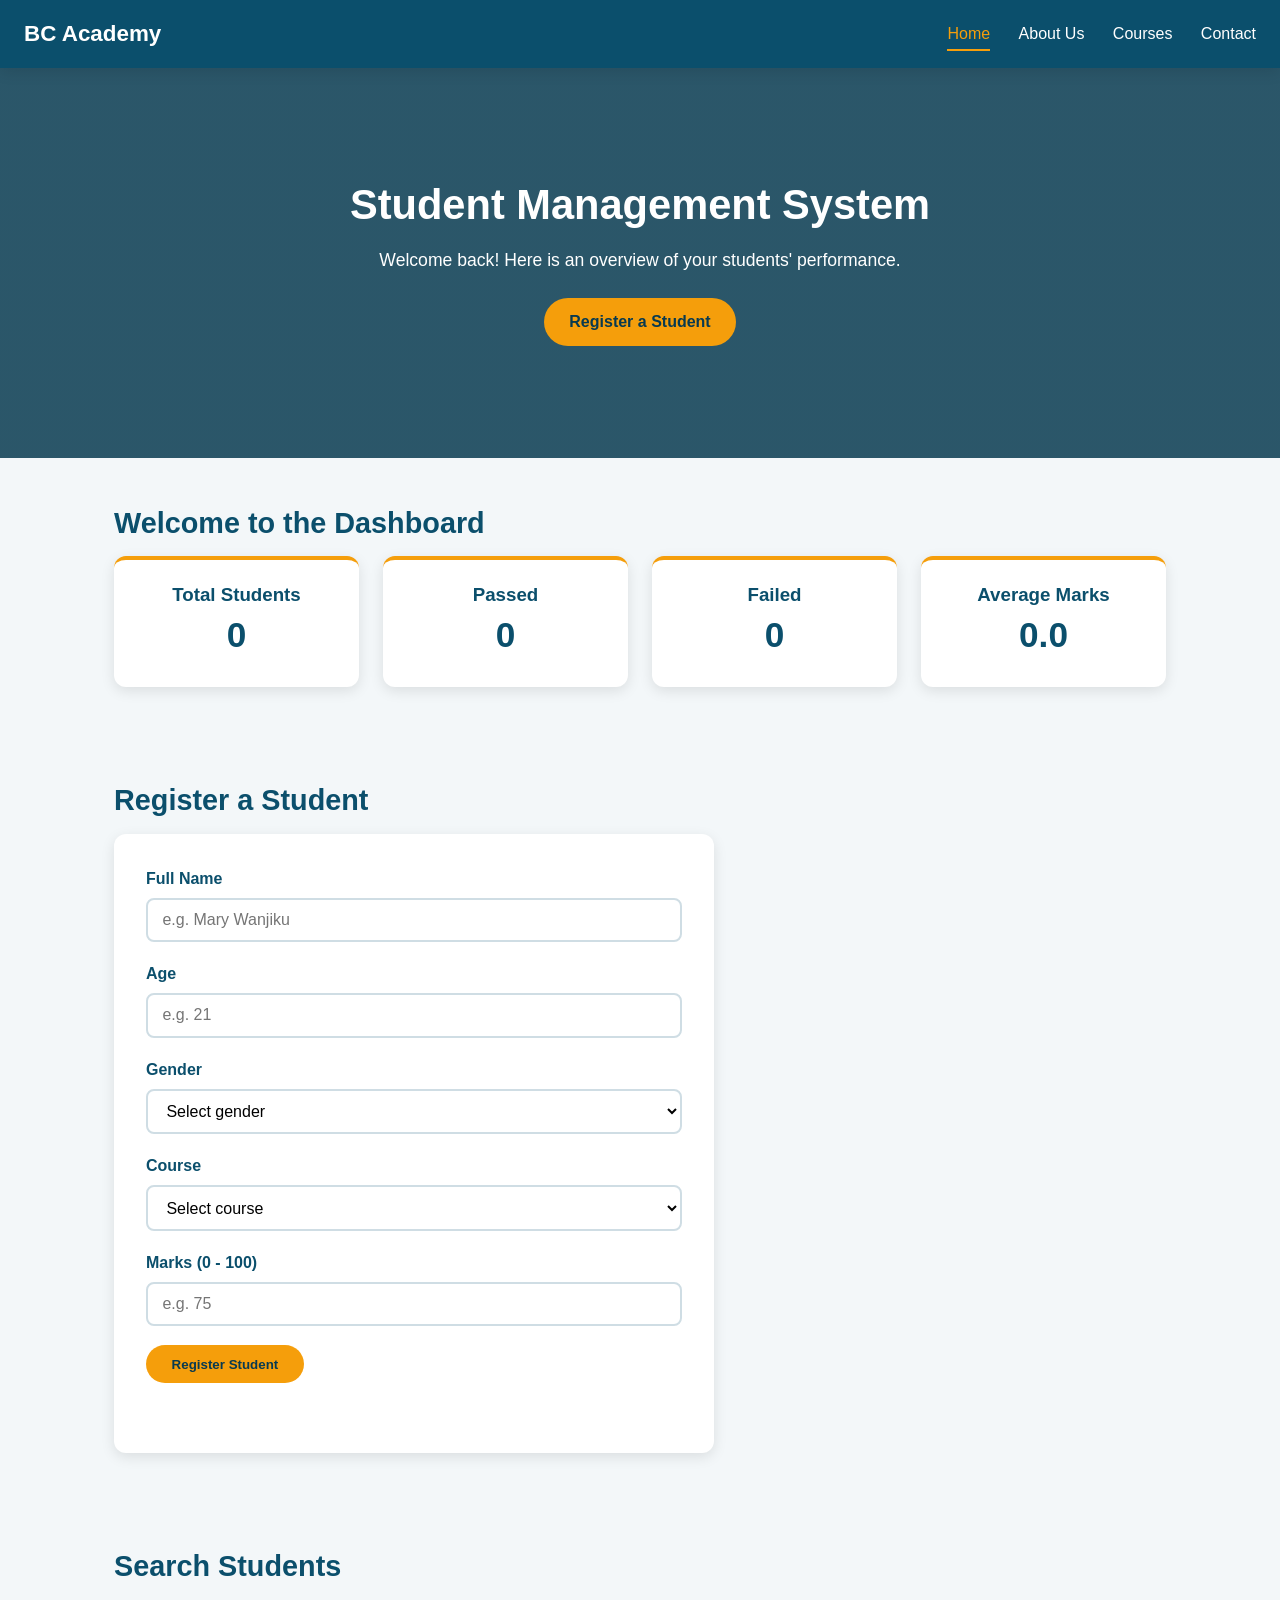
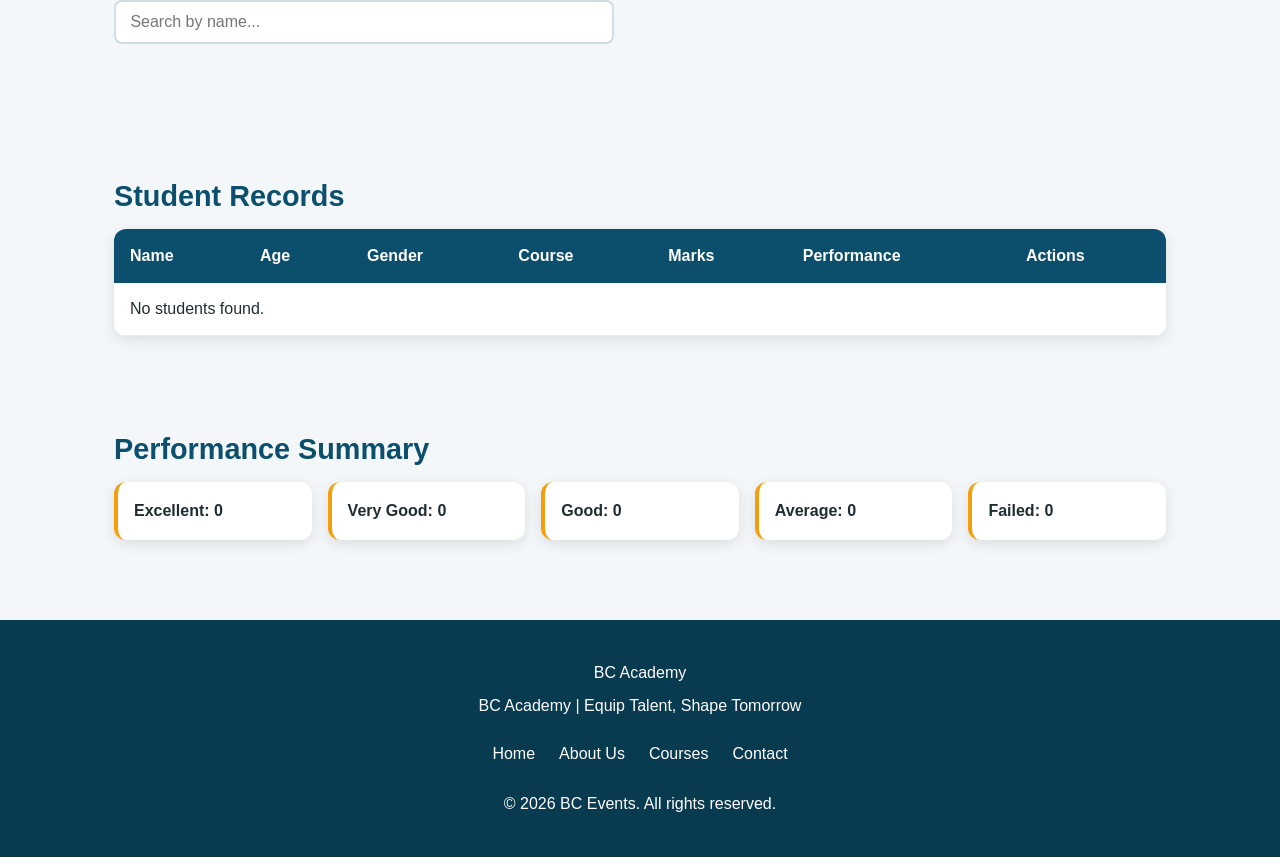
==== index.html @ 56899707 "initial commit" ====
<!DOCTYPE html>
<html lang="en">
<head>
  <meta charset="UTF-8">
  <meta name="viewport" content="width=device-width, initial-scale=1.0">
  <title>BC Academy | Home</title>
  <link rel="stylesheet" href="style.css">
</head>
<body>
  <header>
    <a href="index.html" class="logo">BC Academy</a>
    <button id="menu-toggle">☰</button>
    <nav id="nav-menu">
      <a href="index.html" class="active">Home</a>
      <a href="about.html">About Us</a>
      <a href="courses.html">Courses</a>
      <a href="contact.html">Contact</a>
    </nav>
  </header>

  <main>
    <!-- your sections go here -->

  <!-- HERO -->
  <section class="hero">
    <h1>Student Management System</h1>
    <p>Welcome back! Here is an overview of your students' performance.</p>
    <a href="#registration" class="btn">Register a Student</a>
  </section>

  <!-- DASHBOARD -->
  <section class="dashboard" id="dashboard">
    <h2>Welcome to the Dashboard</h2>
    <div class="stats-grid">
      <div class="stat-card">
        <h3>Total Students</h3>
        <p id="stat-total">0</p>
      </div>
      <div class="stat-card">
        <h3>Passed</h3>
        <p id="stat-passed">0</p>
      </div>
      <div class="stat-card">
        <h3>Failed</h3>
        <p id="stat-failed">0</p>
      </div>
      <div class="stat-card">
        <h3>Average Marks</h3>
        <p id="stat-average">0</p>
      </div>
    </div>
  </section>

  <!-- REGISTRATION FORM -->
  <section class="registration" id="registration">
    <h2>Register a Student</h2>
    <form id="student-form" novalidate>
      <div class="form-group">
        <label for="student-name">Full Name</label>
        <input type="text" id="student-name" placeholder="e.g. Mary Wanjiku">
      </div>

      <div class="form-group">
        <label for="student-age">Age</label>
        <input type="text" id="student-age" placeholder="e.g. 21">
      </div>

      <div class="form-group">
        <label for="student-gender">Gender</label>
        <select id="student-gender">
          <option value="">Select gender</option>
          <option value="Female">Female</option>
          <option value="Male">Male</option>
        </select>
      </div>

      <div class="form-group">
        <label for="student-course">Course</label>
        <select id="student-course">
          <option value="">Select course</option>
          <option value="Software Development">Software Development</option>
          <option value="Web Design">Web Design</option>
          <option value="Data Analysis">Data Analysis</option>
          <option value="Cyber Security">Cyber Security</option>
          <option value="Networking">Networking</option>
          <option value="Graphic Design">Graphic Design</option>
          <option value="Digital Marketing">Digital Marketing</option>
          <option value="Computer Packages">Computer Packages</option>
        </select>
      </div>

      <div class="form-group">
        <label for="student-marks">Marks (0 - 100)</label>
        <input type="text" id="student-marks" placeholder="e.g. 75">
      </div>

      <button type="submit" class="btn">Register Student</button>
      <p id="form-message" class="message"></p>
    </form>
  </section>

  <!-- SEARCH -->
  <section class="search" id="search">
    <h2>Search Students</h2>
    <input type="text" id="search-input" placeholder="Search by name...">
    <p id="search-message" class="message"></p>
  </section>

  <!-- STUDENT RECORDS -->
  <section class="records" id="records">
    <h2>Student Records</h2>
    <div class="table-wrapper">
      <table>
        <thead>
          <tr>
            <th>Name</th>
            <th>Age</th>
            <th>Gender</th>
            <th>Course</th>
            <th>Marks</th>
            <th>Performance</th>
            <th>Actions</th>
          </tr>
        </thead>
        <tbody id="records-body">
          <!-- JavaScript will fill these rows -->
        </tbody>
      </table>
    </div>
  </section>

  <!-- PERFORMANCE SUMMARY -->
  <section class="summary" id="summary">
    <h2>Performance Summary</h2>
    <ul id="summary-list">
      <li>Excellent: <span id="count-excellent">0</span></li>
      <li>Very Good: <span id="count-verygood">0</span></li>
      <li>Good: <span id="count-good">0</span></li>
      <li>Average: <span id="count-average">0</span></li>
      <li>Failed: <span id="count-failed">0</span></li>
    </ul>
  </section>

</main>

  <footer>
    <p>BC Academy</p>
    <!-- quick links + copyright -->
    
  <p>BC Academy | Equip Talent, Shape Tomorrow</p>
  <nav class="footer-links">
    <a href="index.html">Home</a>
    <a href="about.html">About Us</a>
    <a href="courses.html">Courses</a>
    <a href="contact.html">Contact</a>
  </nav>
  <p>&copy; 2026 BC Events. All rights reserved.</p>
</footer>


  <script src="script.js"></script>
</body>
</html>
---- style.css ----
:root {
  --primary: #0b4f6c;
  --primary-dark: #083a50;
  --accent: #f59e0b;
  --accent-dark: #d98200;
  --bg: #f3f7f9;
  --text: #1f2d33;
  --white: #ffffff;
  --success: #1e8e3e;
  --error: #d93025;
  --radius: 12px;
  --shadow: 0 4px 14px rgba(0, 0, 0, 0.1);
  --transition: 0.3s ease;
}

/* ---------- Base ---------- */
* { margin: 0; padding: 0; box-sizing: border-box; }

html { scroll-behavior: smooth; }

body {
  font-family: "Segoe UI", Arial, sans-serif;
  background: var(--bg);
  color: var(--text);
  line-height: 1.6;
}

h1, h2, h3 { color: var(--primary); line-height: 1.2; }
h2 { margin-bottom: 1rem; font-size: 1.8rem; }

section { padding: 3rem 1.5rem; max-width: 1100px; margin: 0 auto; }

/* ---------- Header & navigation ---------- */
header {
  background: var(--primary);
  display: flex;
  justify-content: space-between;
  align-items: center;
  padding: 1rem 1.5rem;
  position: sticky;
  top: 0;
  z-index: 100;
  box-shadow: var(--shadow);
}

.logo { color: var(--white); font-size: 1.4rem; font-weight: 700; text-decoration: none; }

nav a {
  color: var(--white);
  text-decoration: none;
  margin-left: 1.5rem;
  padding: 0.4rem 0;
  border-bottom: 2px solid transparent;
  transition: var(--transition);
}

nav a:hover,
nav a.active { color: var(--accent); border-bottom-color: var(--accent); }

#menu-toggle {
  display: none;
  background: none;
  border: none;
  color: var(--white);
  font-size: 1.8rem;
  cursor: pointer;
}

/* ---------- Buttons ---------- */
.btn {
  display: inline-block;
  background: var(--accent);
  color: var(--primary-dark);
  padding: 0.7rem 1.6rem;
  border: none;
  border-radius: 50px;
  font-weight: 600;
  text-decoration: none;
  cursor: pointer;
  transition: var(--transition);
}

.btn:hover { background: var(--accent-dark); transform: translateY(-2px); }

/* ---------- Hero & page banners (with background image) ---------- */
.hero,
.page-banner {
  max-width: none;
  text-align: center;
  color: var(--white);
  background:
    linear-gradient(rgba(8, 58, 80, 0.85), rgba(8, 58, 80, 0.85)),
    url("../images/hero.jpg") center / cover no-repeat;
}

.hero { padding: 7rem 1.5rem; }
.page-banner { padding: 4rem 1.5rem; }

.hero h1,
.page-banner h1 { color: var(--white); font-size: 2.6rem; margin-bottom: 1rem; }

.hero p,
.page-banner p { max-width: 600px; margin: 0 auto 1.5rem; font-size: 1.1rem; }

/* ---------- Cards & stats ---------- */
.card {
  background: var(--white);
  padding: 1.5rem;
  border-radius: var(--radius);
  box-shadow: var(--shadow);
  transition: var(--transition);
}

.card:hover { transform: translateY(-5px); }

.stats-grid {
  display: grid;
  grid-template-columns: repeat(4, 1fr);
  gap: 1.5rem;
}

.stat-card {
  background: var(--white);
  padding: 1.5rem;
  border-radius: var(--radius);
  box-shadow: var(--shadow);
  text-align: center;
  border-top: 4px solid var(--accent);
}

.stat-card p { font-size: 2.2rem; font-weight: 700; color: var(--primary); }

/* ---------- Mobile (under 768px) ---------- */
@media (max-width: 768px) {
  #menu-toggle { display: block; }

  nav#nav-menu {
    display: none;
    position: absolute;
    top: 100%;
    left: 0;
    width: 100%;
    background: var(--primary-dark);
    flex-direction: column;
    padding: 1rem 1.5rem;
  }

  nav#nav-menu.open { display: flex; }
  nav#nav-menu a { margin: 0; padding: 0.8rem 0; }

  .stats-grid { grid-template-columns: repeat(2, 1fr); }
  .hero { padding: 4rem 1.5rem; }
  .hero h1 { font-size: 2rem; }
}
/* ---------- Forms ---------- */
.form-group { margin-bottom: 1.2rem; }

.form-group label {
  display: block;
  margin-bottom: 0.4rem;
  font-weight: 600;
  color: var(--primary);
}

.form-group input,
.form-group select,
.form-group textarea,
.search input {
  width: 100%;
  padding: 0.7rem 0.9rem;
  border: 2px solid #cfdde4;
  border-radius: 8px;
  font-size: 1rem;
  font-family: inherit;
  background: var(--white);
  transition: var(--transition);
}

.form-group input:focus,
.form-group select:focus,
.form-group textarea:focus,
.search input:focus {
  outline: none;
  border-color: var(--accent);
  box-shadow: 0 0 0 3px rgba(245, 158, 11, 0.25);
}

#student-form,
.contact-form-box form {
  max-width: 600px;
}

.registration form {
  background: var(--white);
  padding: 2rem;
  border-radius: var(--radius);
  box-shadow: var(--shadow);
}

/* ---------- Feedback messages ---------- */
.message { margin-top: 1rem; font-weight: 600; min-height: 1.4rem; }
.message.error { color: var(--error); }
.message.success { color: var(--success); }

/* ---------- Search ---------- */
.search input { max-width: 500px; }

/* ---------- Records table ---------- */
.records-summary { margin-bottom: 1rem; font-weight: 600; color: var(--primary); }

.table-wrapper {
  overflow-x: auto;
  background: var(--white);
  border-radius: var(--radius);
  box-shadow: var(--shadow);
}

table { width: 100%; border-collapse: collapse; min-width: 700px; }

th {
  background: var(--primary);
  color: var(--white);
  text-align: left;
  padding: 0.9rem 1rem;
}

td { padding: 0.8rem 1rem; border-bottom: 1px solid #e3ecf0; }

tbody tr { transition: var(--transition); }
tbody tr:hover { background: #eaf3f7; }

/* ---------- Performance badges ---------- */
.excellent, .very-good, .good, .average, .failed {
  display: inline-block;
  padding: 0.25rem 0.8rem;
  border-radius: 50px;
  font-size: 0.85rem;
  font-weight: 600;
  color: var(--white);
}

.excellent { background: #1e8e3e; }
.very-good { background: #3b82f6; }
.good      { background: #0d9488; }
.average   { background: #f59e0b; color: var(--primary-dark); }
.failed    { background: var(--error); }

/* ---------- Table action buttons (created by JavaScript) ---------- */
.marks-input {
  width: 70px;
  padding: 0.35rem;
  border: 2px solid #cfdde4;
  border-radius: 6px;
}

.btn-update, .btn-delete {
  padding: 0.35rem 0.8rem;
  border: none;
  border-radius: 6px;
  color: var(--white);
  cursor: pointer;
  transition: var(--transition);
}

.btn-update { background: var(--primary); }
.btn-delete { background: var(--error); }
.btn-update:hover, .btn-delete:hover { opacity: 0.85; transform: translateY(-2px); }

/* ---------- Performance summary ---------- */
#summary-list {
  list-style: none;
  display: grid;
  grid-template-columns: repeat(auto-fit, minmax(160px, 1fr));
  gap: 1rem;
}

#summary-list li {
  background: var(--white);
  padding: 1rem;
  border-radius: var(--radius);
  box-shadow: var(--shadow);
  border-left: 4px solid var(--accent);
  font-weight: 600;
}

/* ---------- Grids ---------- */
.cards-grid,
.courses-grid {
  display: grid;
  grid-template-columns: repeat(3, 1fr);
  gap: 1.5rem;
}

.mission-vision {
  display: grid;
  grid-template-columns: repeat(2, 1fr);
  gap: 1.5rem;
}

/* ---------- About page ---------- */
.value-card, .fact-card, .team-card { text-align: center; }
.value-card .icon { font-size: 2.5rem; display: block; margin-bottom: 0.5rem; }
.fact-card h3 { font-size: 2.2rem; color: var(--accent-dark); }

.avatar {
  width: 80px;
  height: 80px;
  border-radius: 50%;
  background: var(--primary);
  color: var(--white);
  font-size: 1.6rem;
  font-weight: 700;
  display: flex;
  align-items: center;
  justify-content: center;
  margin: 0 auto 1rem;
}

.role { color: var(--accent-dark); font-weight: 600; margin-bottom: 0.5rem; }

/* ---------- Courses page ---------- */
.course-card { display: flex; flex-direction: column; border-top: 4px solid var(--accent); }
.course-card p { margin: 0.6rem 0; }
.course-details { list-style: none; margin-bottom: 1.2rem; flex-grow: 1; }
.course-details li { padding: 0.2rem 0; }
.course-card .btn { align-self: flex-start; }

/* ---------- Contact page ---------- */
.contact-layout {
  display: grid;
  grid-template-columns: 2fr 1fr;
  gap: 1.5rem;
}

.contact-info p { margin-bottom: 0.7rem; }
.contact-info h3 { margin: 1.2rem 0 0.6rem; }

.social-links { display: flex; flex-wrap: wrap; gap: 0.8rem; }
.social-links a { color: var(--primary); font-weight: 600; text-decoration: none; transition: var(--transition); }
.social-links a:hover { color: var(--accent-dark); }

.map-placeholder {
  height: 300px;
  border-radius: var(--radius);
  background: repeating-linear-gradient(45deg, #dbe9ef, #dbe9ef 12px, #cfe0e8 12px, #cfe0e8 24px);
  display: flex;
  align-items: center;
  justify-content: center;
  color: var(--primary);
  font-weight: 700;
  box-shadow: var(--shadow);
}

/* ---------- Footer ---------- */
footer {
  background: var(--primary-dark);
  color: var(--white);
  text-align: center;
  padding: 2rem 1.5rem;
  margin-top: 2rem;
}

footer p { margin: 0.5rem 0; }
.footer-name { font-weight: 700; font-size: 1.1rem; }

.footer-links { display: flex; justify-content: center; flex-wrap: wrap; gap: 1.5rem; margin: 1rem 0; }
.footer-links a { color: var(--white); text-decoration: none; margin: 0; transition: var(--transition); }
.footer-links a:hover { color: var(--accent); }

/* ---------- Responsive: tablet ---------- */
@media (max-width: 992px) {
  .cards-grid,
  .courses-grid { grid-template-columns: repeat(2, 1fr); }
}

/* ---------- Responsive: phone ---------- */
@media (max-width: 768px) {
  .contact-layout,
  .mission-vision { grid-template-columns: 1fr; }
  .registration form { padding: 1.2rem; }
}

@media (max-width: 600px) {
  .cards-grid,
  .courses-grid { grid-template-columns: 1fr; }
  .stats-grid { grid-template-columns: 1fr; }
  section { padding: 2rem 1rem; }
}
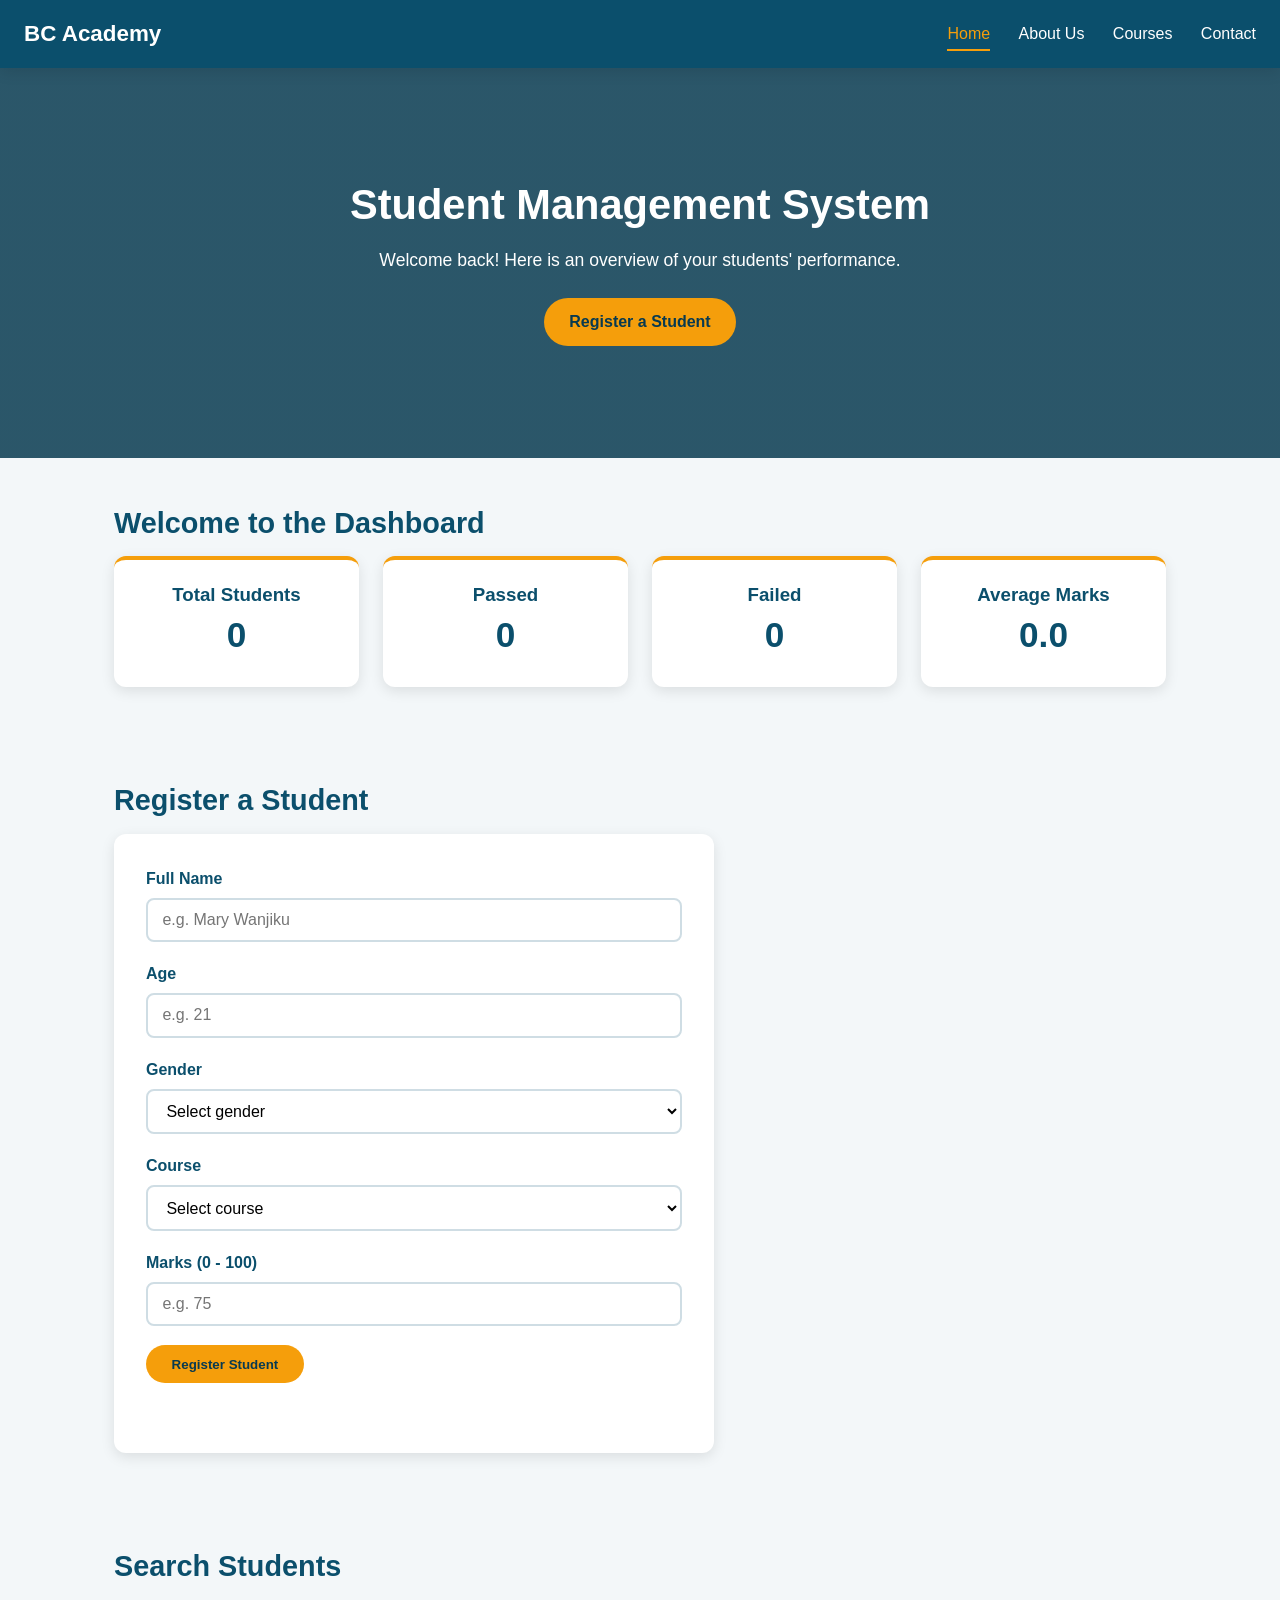
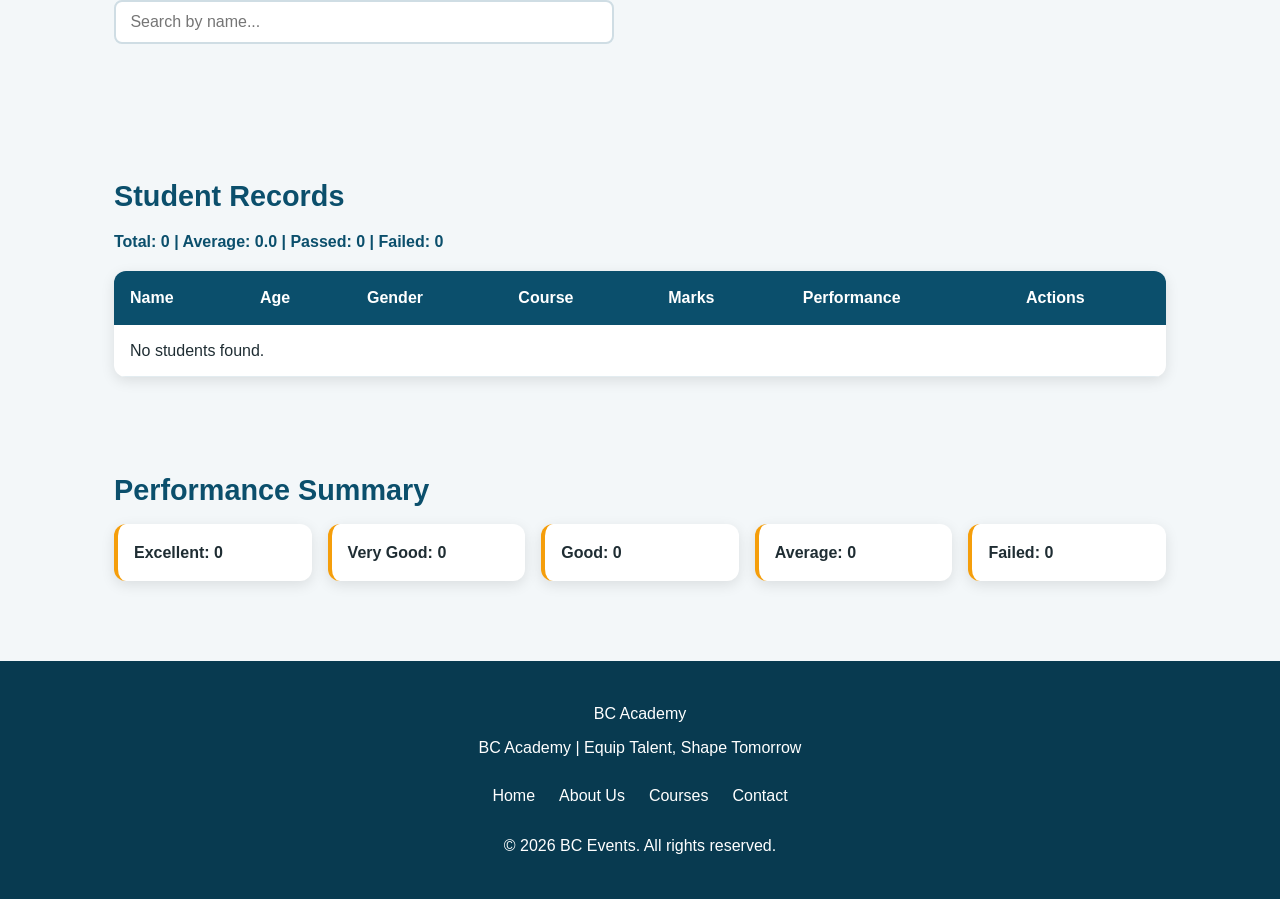
==== commit bd3607c5: "added records-sumary in index.html" ====
--- a/index.html
+++ b/index.html
@@ -21,7 +21,7 @@
   <main>
     <!-- your sections go here -->
 
-  <!-- HERO -->
+  
   <section class="hero">
     <h1>Student Management System</h1>
     <p>Welcome back! Here is an overview of your students' performance.</p>
@@ -109,6 +109,7 @@
   <!-- STUDENT RECORDS -->
   <section class="records" id="records">
     <h2>Student Records</h2>
+    <p id="records-summary" class="records-summary"></p>
     <div class="table-wrapper">
       <table>
         <thead>
@@ -123,7 +124,7 @@
           </tr>
         </thead>
         <tbody id="records-body">
-          <!-- JavaScript will fill these rows -->
+        
         </tbody>
       </table>
     </div>
